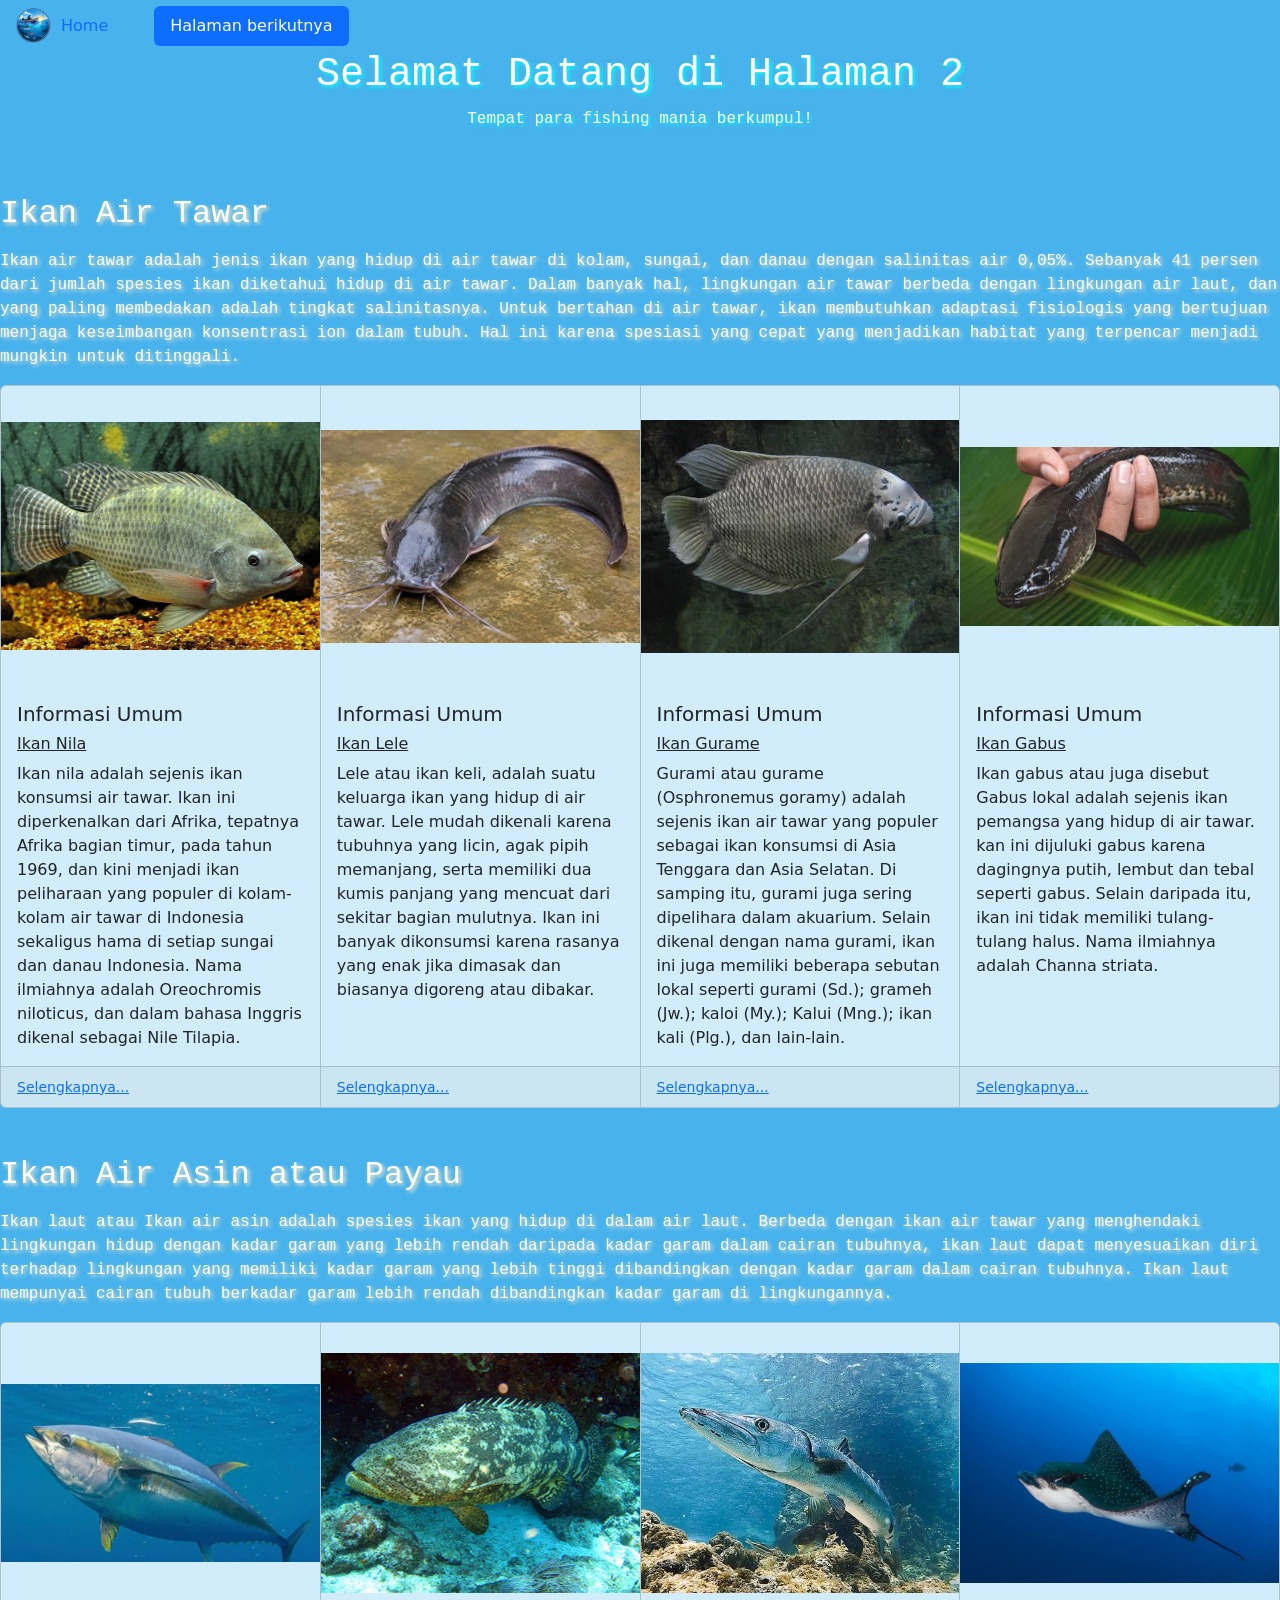
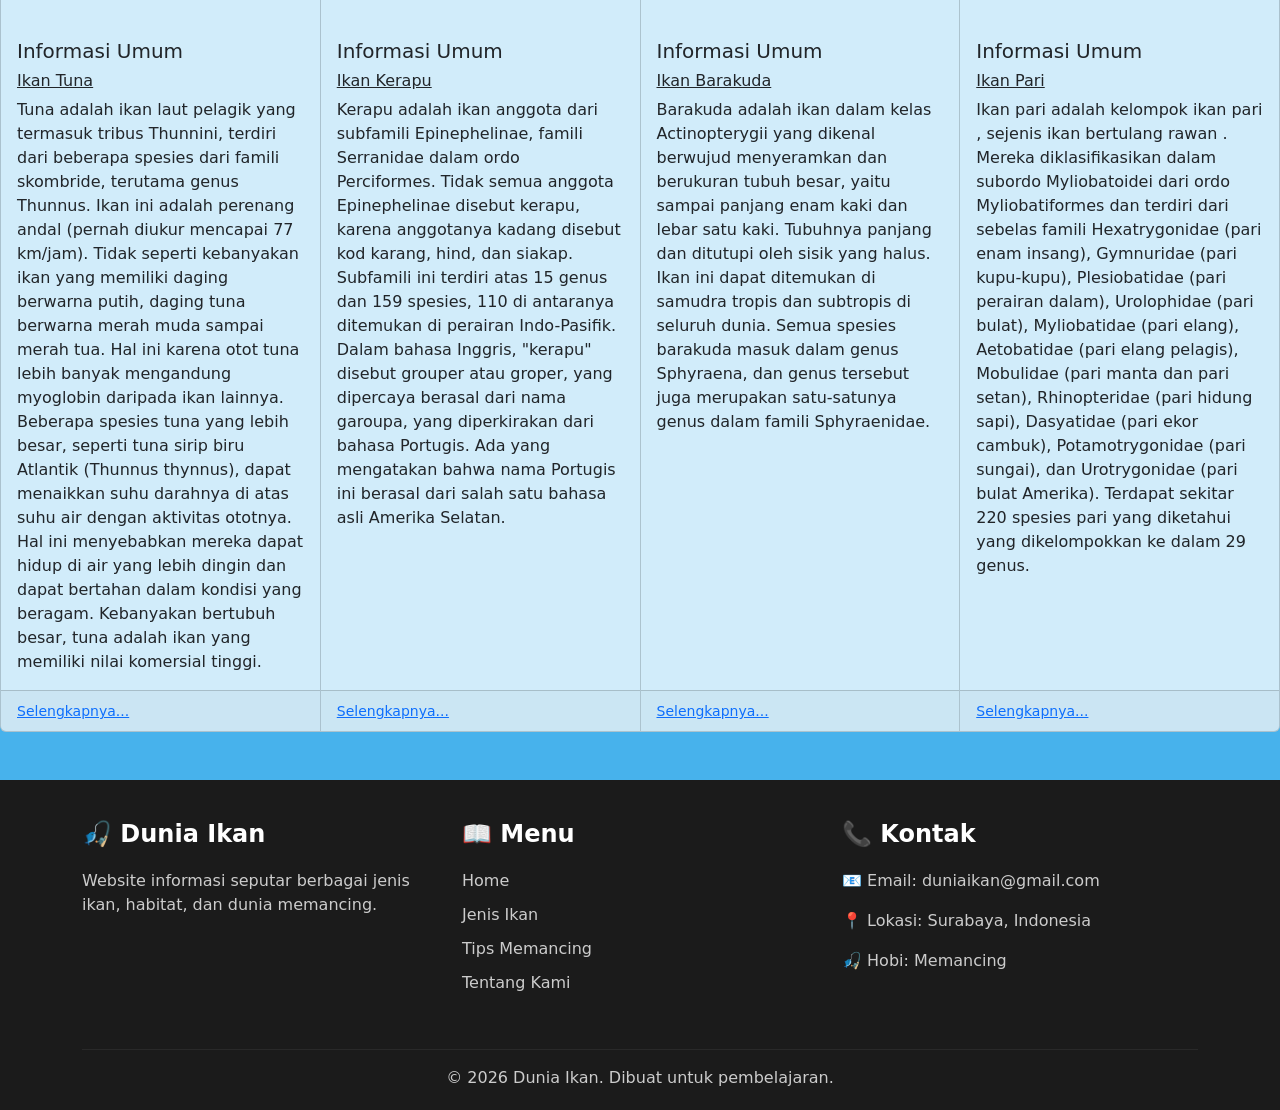
==== index2.html @ 261a8452 "Add files via upload" ====
<!DOCTYPE html>
<html lang="en">

<head>
    <meta charset="UTF-8">
    <meta name="viewport" content="width=device-width, initial-scale=1.0">

    <title>Website Ilmu - Halaman 2</title>
    <link href="https://cdn.jsdelivr.net/npm/bootstrap@5.3.8/dist/css/bootstrap.min.css" rel="stylesheet">
    <link rel="stylesheet" href="style2.css">
</head>

<body>

    <ul class="nav nav-pills">

        <li class="nav-item">
            <a class="nav-link" href="index.html">
                <img src="ChatGPT Image 19 Sep 2026, 12.40.49.png" alt="Home">
                <span>Home</span>
            </a>
        </li>

        <li class="nav-item">
            <a class="nav-link active" href="index2.html">
                <span>Halaman berikutnya</span>
            </a>
        </li>

    </ul>


        <div class="judul">
            <h1>Selamat Datang di Halaman 2</h1>
            <p>
            Tempat para fishing mania berkumpul!
            </p>
        </div>

        <br></br>

        <figure>
  <blockquote class="blockquote">
    <h2>Ikan Air Tawar</h2>
  </blockquote>
  <figcaption>
    <p>
        Ikan air tawar adalah jenis ikan yang hidup di air tawar di kolam, sungai, dan danau dengan salinitas air 0,05%. Sebanyak 41 persen dari jumlah spesies ikan diketahui hidup di air tawar.
        Dalam banyak hal, lingkungan air tawar berbeda dengan lingkungan air laut, dan yang paling membedakan adalah tingkat salinitasnya. 
        Untuk bertahan di air tawar, ikan membutuhkan adaptasi fisiologis yang bertujuan menjaga keseimbangan konsentrasi ion dalam tubuh. Hal ini karena spesiasi yang cepat yang menjadikan habitat yang terpencar menjadi mungkin untuk ditinggali.
    </p>
  </figcaption>
        </figure>
       
        <div class="card-group">
    <div class="card">
        <img src="nila.webp" class="card-img-top" alt="Ikan Nila">
        <div class="card-body">
        <h5 class="card-title">Informasi Umum</h5>
        <h6 class="text-decoration-underline">
            Ikan Nila
        </h6>
        <p class="card-text">
        Ikan nila adalah sejenis ikan konsumsi air tawar. Ikan ini diperkenalkan dari Afrika, tepatnya Afrika bagian timur, pada tahun 1969, 
        dan kini menjadi ikan peliharaan yang populer di kolam-kolam air tawar di Indonesia sekaligus hama
        di setiap sungai dan danau Indonesia. Nama ilmiahnya adalah Oreochromis niloticus, dan dalam bahasa 
        Inggris dikenal sebagai Nile Tilapia.
        </p>
        </div>
        <div class="card-footer">
        <small class="text-body-secondary">
            <a href="https://id.wikipedia.org/wiki/Ikan_nila">Selengkapnya...</a>
        </small>
        </div>
    </div>

    <div class="card">
        <img src="images.jpg" class="card-img-top" alt="Ikan Lele">
        <div class="card-body">
        <h5 class="card-title">Informasi Umum</h5>
        <h6 class="text-decoration-underline">
            Ikan Lele
        </h6>
        <p class="card-text">Lele atau ikan keli, adalah suatu keluarga ikan yang hidup di air tawar. Lele mudah dikenali
        karena tubuhnya yang licin, agak pipih memanjang, serta memiliki dua kumis panjang yang mencuat dari sekitar bagian mulutnya.
        Ikan ini banyak dikonsumsi karena rasanya yang enak jika dimasak dan biasanya digoreng atau dibakar.
        </p>    
        </div>
        <div class="card-footer">
        <small class="text-body-secondary">
            <a href="https://id.wikipedia.org/wiki/Lele">Selengkapnya...</a>
        </small>
        </div>
    </div>

    <div class="card">
        <img src="images (1).jpg" class="card-img-top" alt="Ikan Gurame">
        <div class="card-body">
        <h5 class="card-title">Informasi Umum</h5>
        <h6 class="text-decoration-underline">
            Ikan Gurame
        </h6>
        <p class="card-text">
            Gurami atau gurame (Osphronemus goramy) adalah sejenis ikan air tawar
            yang populer sebagai ikan konsumsi di Asia Tenggara dan Asia Selatan. Di samping itu, gurami juga sering dipelihara dalam akuarium. 
            Selain dikenal dengan nama gurami, ikan ini juga memiliki beberapa sebutan lokal seperti gurami (Sd.); grameh (Jw.); kaloi (My.); Kalui (Mng.); ikan kali (Plg.), dan lain-lain.
        </p>
        </div>
        <div class="card-footer">
        <small class="text-body-secondary">
            <a href="https://id.wikipedia.org/wiki/Gurami">Selengkapnya...</a>
        </small>
        </div>
    </div>

     <div class="card">
        <img src="images (2).jpg" class="card-img-top" alt="Ikan Gabus">
        <div class="card-body">
        <h5 class="card-title">Informasi Umum</h5>
        <h6 class="text-decoration-underline">
            Ikan Gabus
        </h6>
        <p class="card-text">
            Ikan gabus atau juga disebut Gabus lokal adalah sejenis ikan pemangsa yang hidup di air tawar.
            kan ini dijuluki gabus karena dagingnya putih, lembut dan tebal seperti gabus. Selain daripada itu, ikan ini tidak memiliki tulang-tulang halus.
            Nama ilmiahnya adalah Channa striata.
        </p>
        </div>
        <div class="card-footer">
        <small class="text-body-secondary">
            <a href="https://id.wikipedia.org/wiki/Gabus_(ikan)">Selengkapnya...</a>
        </small>
        </div>
    </div>
    </div>
    
    
    <BR></BR>
       <figure>
  <blockquote class="blockquote">
    <h2>Ikan Air Asin atau Payau</h2>
  </blockquote>
  <figcaption>
    <p>
        Ikan laut atau Ikan air asin adalah spesies ikan yang hidup di dalam air laut. 
        Berbeda dengan ikan air tawar yang menghendaki lingkungan hidup dengan kadar garam yang lebih rendah daripada kadar garam dalam cairan tubuhnya,
        ikan laut dapat menyesuaikan diri terhadap lingkungan yang memiliki kadar garam yang lebih tinggi dibandingkan dengan kadar garam dalam cairan tubuhnya.
         Ikan laut mempunyai cairan tubuh berkadar garam lebih rendah dibandingkan kadar garam di lingkungannya.
    </p>
  </figcaption>
        </figure>

<div class="card-group">
    <div class="card">
        <img src="images (3).jpg" class="card-img-top" alt="Ikan Tuna">
        <div class="card-body">
        <h5 class="card-title">Informasi Umum</h5>
        <h6 class="text-decoration-underline">
            Ikan Tuna
        </h6>
        <p class="card-text">
        Tuna adalah ikan laut pelagik yang termasuk tribus Thunnini, terdiri dari beberapa spesies dari famili skombride, terutama genus Thunnus. 
        Ikan ini adalah perenang andal (pernah diukur mencapai 77 km/jam). Tidak seperti kebanyakan ikan yang memiliki daging berwarna putih, daging tuna berwarna merah muda sampai merah tua.
        Hal ini karena otot tuna lebih banyak mengandung myoglobin daripada ikan lainnya. Beberapa spesies tuna yang lebih besar, seperti tuna sirip biru Atlantik (Thunnus thynnus), dapat menaikkan suhu darahnya di atas suhu air dengan aktivitas ototnya.
        Hal ini menyebabkan mereka dapat hidup di air yang lebih dingin dan dapat bertahan dalam kondisi yang beragam. Kebanyakan bertubuh besar, tuna adalah ikan yang memiliki nilai komersial tinggi.
        </p>
        </div>
        <div class="card-footer">
        <small class="text-body-secondary">
            <a href="https://id.wikipedia.org/wiki/Tuna">Selengkapnya...</a>
        </small>
        </div>
    </div>

    <div class="card">
        <img src="images (4).jpg" class="card-img-top" alt="Ikan Kerapu">
        <div class="card-body">
        <h5 class="card-title">Informasi Umum</h5>
        <h6 class="text-decoration-underline">
            Ikan Kerapu
        </h6>
        <p class="card-text">
        Kerapu adalah ikan anggota dari subfamili Epinephelinae, famili Serranidae dalam ordo Perciformes. Tidak semua anggota Epinephelinae disebut kerapu,
        karena anggotanya kadang disebut kod karang, hind, dan siakap. Subfamili ini terdiri atas 15 genus dan 159 spesies, 110 di antaranya ditemukan di perairan Indo-Pasifik.
        Dalam bahasa Inggris, "kerapu" disebut grouper atau groper, yang dipercaya berasal dari nama garoupa, yang diperkirakan dari bahasa Portugis. 
        Ada yang mengatakan bahwa nama Portugis ini berasal dari salah satu bahasa asli Amerika Selatan.
        </p>    
        </div>
        <div class="card-footer">
        <small class="text-body-secondary">
            <a href="https://id.wikipedia.org/wiki/Kerapu">Selengkapnya...</a>
        </small>
        </div>
    </div>

    <div class="card">
        <img src="images (5).jpg" class="card-img-top" alt="Ikan Barakuda">
        <div class="card-body">
        <h5 class="card-title">Informasi Umum</h5>
        <h6 class="text-decoration-underline">
            Ikan Barakuda
        </h6>
        <p class="card-text">
            Barakuda adalah ikan dalam kelas Actinopterygii yang dikenal berwujud menyeramkan dan berukuran tubuh besar, yaitu sampai panjang enam kaki dan lebar satu kaki. Tubuhnya panjang dan ditutupi oleh sisik yang halus. 
            Ikan ini dapat ditemukan di samudra tropis dan subtropis di seluruh dunia. 
            Semua spesies barakuda masuk dalam genus Sphyraena, dan genus tersebut juga merupakan satu-satunya genus dalam famili Sphyraenidae.
        </p>
        </div>
        <div class="card-footer">
        <small class="text-body-secondary">
            <a href="https://id.wikipedia.org/wiki/Barakuda">Selengkapnya...</a>
        </small>
        </div>
    </div>

     <div class="card">
        <img src="images (6).jpg" class="card-img-top" alt="Ikan Pari">
        <div class="card-body">
        <h5 class="card-title">Informasi Umum</h5>
        <h6 class="text-decoration-underline">
            Ikan Pari
        </h6>
        <p class="card-text">
           Ikan pari adalah kelompok ikan pari , sejenis ikan bertulang rawan . 
           Mereka diklasifikasikan dalam subordo Myliobatoidei dari ordo Myliobatiformes dan terdiri dari sebelas famili Hexatrygonidae (pari enam insang), Gymnuridae (pari kupu-kupu), Plesiobatidae (pari perairan dalam), Urolophidae (pari bulat), 
           Myliobatidae (pari elang), Aetobatidae (pari elang pelagis), Mobulidae (pari manta dan pari setan), Rhinopteridae (pari hidung sapi), Dasyatidae (pari ekor cambuk), Potamotrygonidae (pari sungai), dan Urotrygonidae (pari bulat Amerika). Terdapat sekitar 220 spesies pari yang diketahui yang dikelompokkan ke dalam 29 genus.
        </p>
        </div>
        <div class="card-footer">
        <small class="text-body-secondary">
            <a href="https://en.wikipedia.org/wiki/Stingray">Selengkapnya...</a>
        </small>
        </div>
    </div>
    </div>
   
<footer class="footer mt-5">
    <div class="container">
        <div class="row">

            <!-- Kolom 1 -->
            <div class="col-md-4 mb-4">
                <h4>🎣 Dunia Ikan</h4>
                <p>
                    Website informasi seputar berbagai jenis ikan,
                    habitat, dan dunia memancing.
                </p>
            </div>

            <!-- Kolom 2 -->
            <div class="col-md-4 mb-4">
                <h4>📖 Menu</h4>
                <ul class="list-unstyled">
                    <li><a href="index.html">Home</a></li>
                    <li><a href="index2.html">Jenis Ikan</a></li>
                    <li><a href="#">Tips Memancing</a></li>
                    <li><a href="#">Tentang Kami</a></li>
                </ul>
            </div>

            <!-- Kolom 3 -->
            <div class="col-md-4 mb-4">
                <h4>📞 Kontak</h4>
                <p>📧 Email: duniaikan@gmail.com</p>
                <p>📍 Lokasi: Surabaya, Indonesia</p>
                <p>🎣 Hobi: Memancing</p>
            </div>

        </div>

        <hr>

        <div class="text-center">
            <p class="mb-0">
                © 2026 Dunia Ikan. Dibuat untuk pembelajaran.
            </p>
        </div>
    </div>
</footer>


</body>
</html>
---- style2.css ----
body {
    background-color: rgb(71, 178, 236);
    
}

.judul{
    color: white;
    text-align: center;
    font-family: 'Courier New', Courier, monospace;
    font-size: medium;
    text-shadow: 2px 2px 4px aqua;
}

.login{
    color: black;
    text-align: center;
    font-family: 'Courier New', Courier, monospace;
    font-size: medium;
    text-shadow: 2px 2px 4px black;
}


body.halaman-home::before {
    content: "";
    position: fixed;
    top: 0;
    left: 0;
    width: 100%;
    height: 100%;
    background-color: rgba(0, 0, 0, 0.5);
    z-index: -1;
}

ul {
   display: flex;
   justify-content: flex-start;
   gap: 30px;
   align-items: center;
   padding-block: 0;
   list-style: none;
}

.nav-link img {
    width: 35px;
    height: 35px;
    margin-right: 10px;
}

.nav-link {
    display: flex;
    align-items: center;
}

figure {
    color: white;
    text-align: left;
    font-family: 'Courier New', Courier, monospace;
    text-shadow: 2px 2px 4px blanchedalmond;
}

.card {
    background-color: rgb(255, 255, 255, 0.75);
}

.card-img-top {
    width: 100%;
    height: 300px;
    object-fit: contain;
}

.card:hover {
    transform: translateY(-8px);
    box-shadow: 0 8px 20px rgba(0, 0, 0, 0.3);
}

/*footer*/

.footer {
    background-color: #1b1b1b;
    color: white;
    padding: 40px 0 20px;
}

.footer h4 {
    margin-bottom: 20px;
    font-weight: bold;
}

.footer p {
    color: #cccccc;
}

.footer ul {
    display: block;
    padding: 0;
    margin: 0;
}

.footer ul li {
    margin-bottom: 10px;
}

.footer a {
    color: #cccccc;
    text-decoration: none;
}

.footer a:hover {
    color: white;
    text-decoration: underline;
}

.footer hr {
    border-color: #555;
    margin-top: 20px;
}
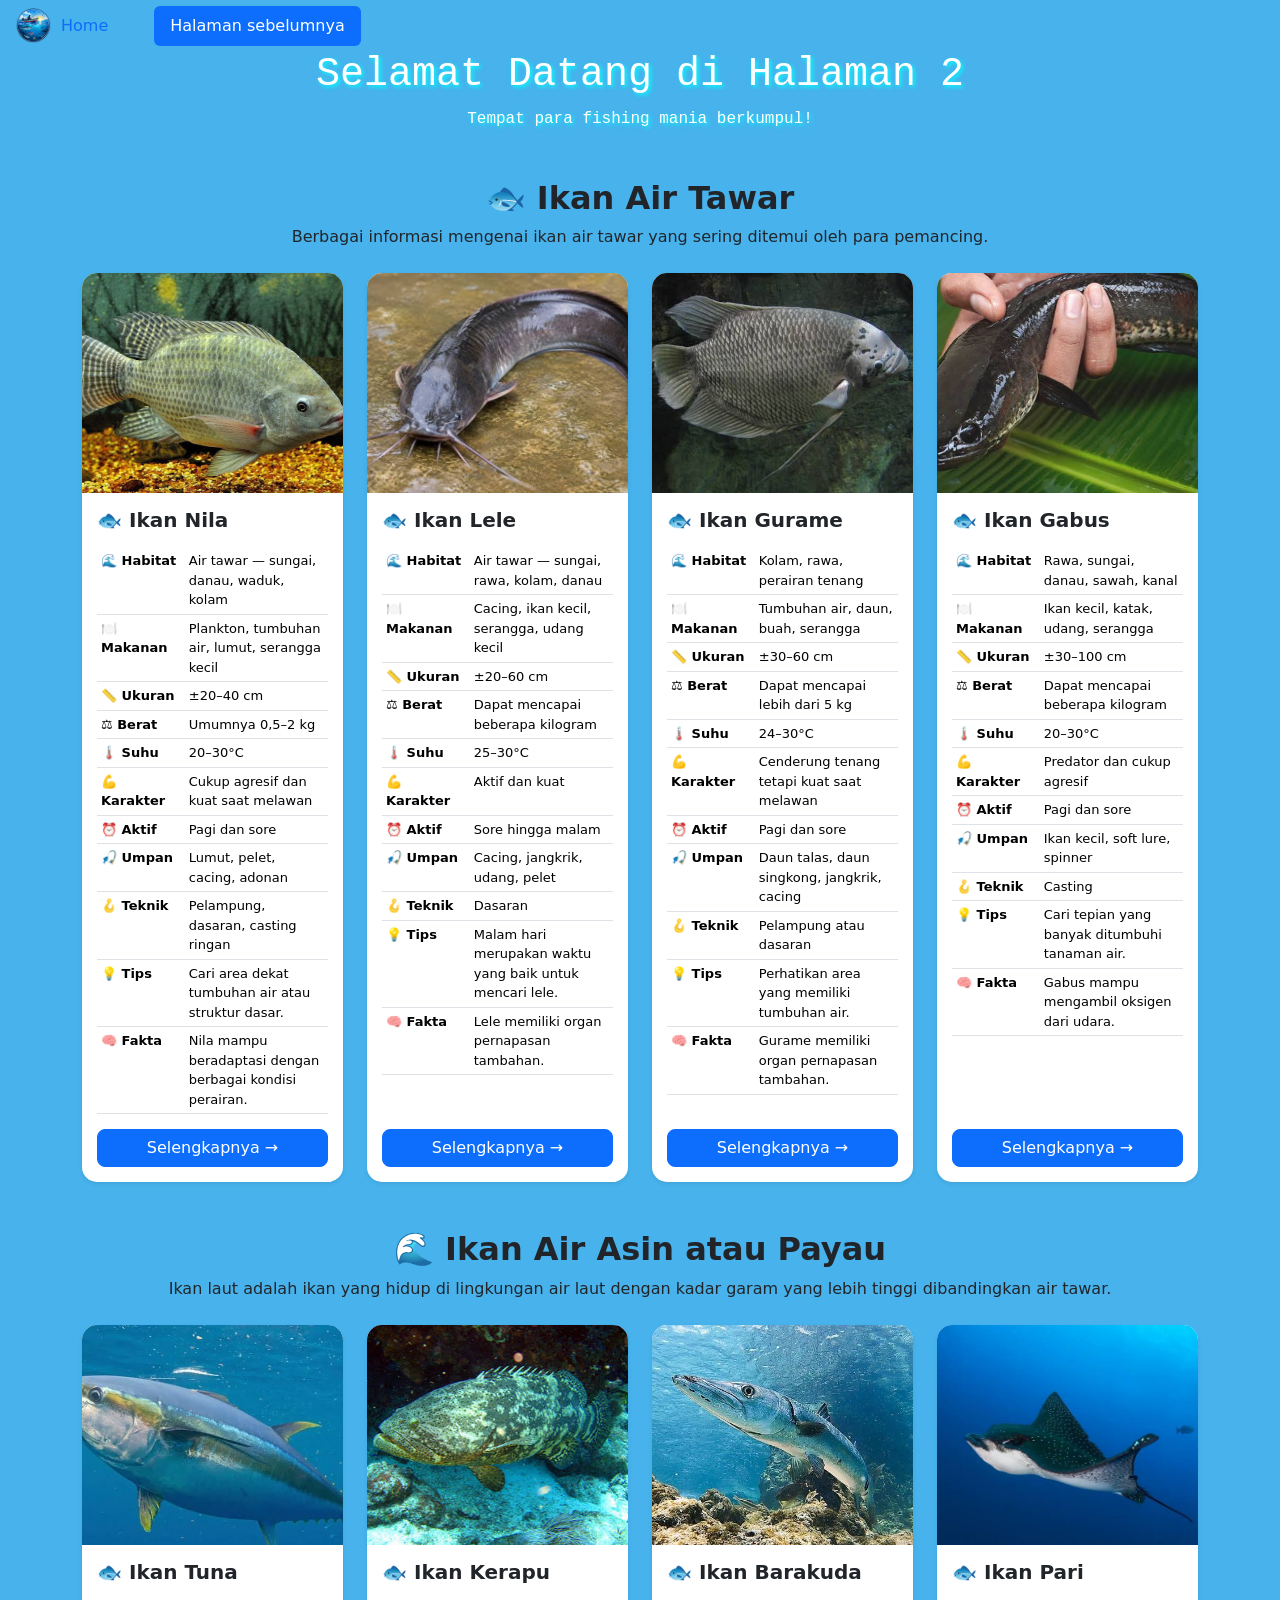
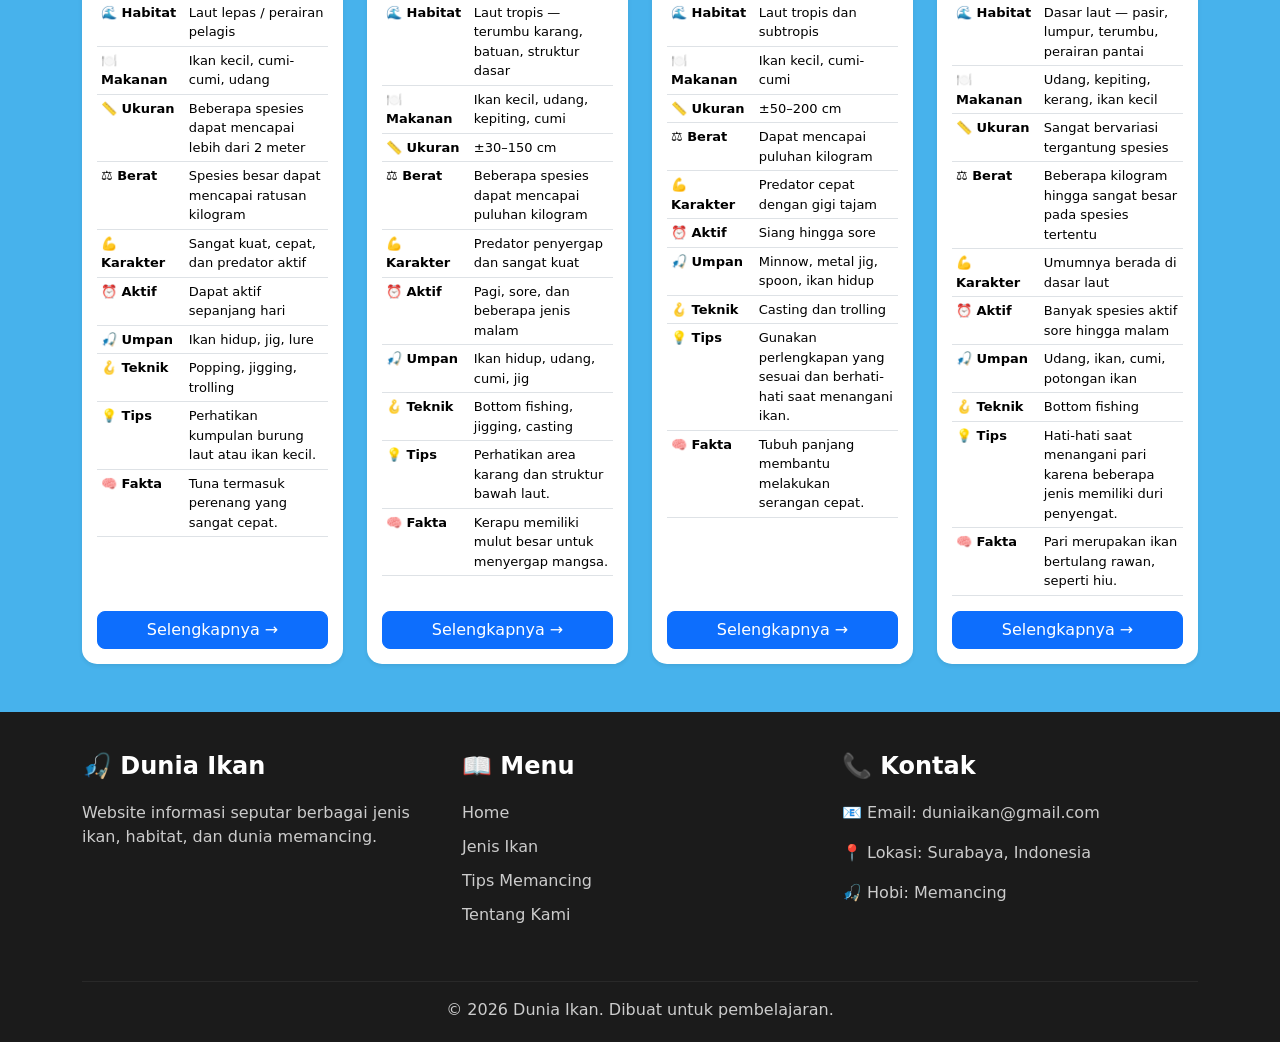
==== commit cbe8765d: "Add files via upload" ====
--- a/index2.html
+++ b/index2.html
@@ -15,15 +15,15 @@
     <ul class="nav nav-pills">
 
         <li class="nav-item">
-            <a class="nav-link" href="index.html">
+            <a class="nav-link" href="....">
                 <img src="ChatGPT Image 19 Sep 2026, 12.40.49.png" alt="Home">
                 <span>Home</span>
             </a>
         </li>
 
         <li class="nav-item">
-            <a class="nav-link active" href="index2.html">
-                <span>Halaman berikutnya</span>
+            <a class="nav-link active" href="index.html">
+                <span>Halaman sebelumnya</span>
             </a>
         </li>
 
@@ -36,203 +36,680 @@
             Tempat para fishing mania berkumpul!
             </p>
         </div>
-
-        <br></br>
-
-        <figure>
-  <blockquote class="blockquote">
-    <h2>Ikan Air Tawar</h2>
-  </blockquote>
-  <figcaption>
-    <p>
-        Ikan air tawar adalah jenis ikan yang hidup di air tawar di kolam, sungai, dan danau dengan salinitas air 0,05%. Sebanyak 41 persen dari jumlah spesies ikan diketahui hidup di air tawar.
-        Dalam banyak hal, lingkungan air tawar berbeda dengan lingkungan air laut, dan yang paling membedakan adalah tingkat salinitasnya. 
-        Untuk bertahan di air tawar, ikan membutuhkan adaptasi fisiologis yang bertujuan menjaga keseimbangan konsentrasi ion dalam tubuh. Hal ini karena spesiasi yang cepat yang menjadikan habitat yang terpencar menjadi mungkin untuk ditinggali.
-    </p>
-  </figcaption>
-        </figure>
        
-        <div class="card-group">
-    <div class="card">
-        <img src="nila.webp" class="card-img-top" alt="Ikan Nila">
-        <div class="card-body">
-        <h5 class="card-title">Informasi Umum</h5>
-        <h6 class="text-decoration-underline">
-            Ikan Nila
-        </h6>
-        <p class="card-text">
-        Ikan nila adalah sejenis ikan konsumsi air tawar. Ikan ini diperkenalkan dari Afrika, tepatnya Afrika bagian timur, pada tahun 1969, 
-        dan kini menjadi ikan peliharaan yang populer di kolam-kolam air tawar di Indonesia sekaligus hama
-        di setiap sungai dan danau Indonesia. Nama ilmiahnya adalah Oreochromis niloticus, dan dalam bahasa 
-        Inggris dikenal sebagai Nile Tilapia.
+        <!-- ========================= -->
+<!-- IKAN AIR TAWAR -->
+<!-- ========================= -->
+
+<div class="container my-5">
+
+    <div class="text-center mb-4">
+        <h2>🐟 Ikan Air Tawar</h2>
+        <p>
+            Berbagai informasi mengenai ikan air tawar yang sering
+            ditemui oleh para pemancing.
         </p>
-        </div>
-        <div class="card-footer">
-        <small class="text-body-secondary">
-            <a href="https://id.wikipedia.org/wiki/Ikan_nila">Selengkapnya...</a>
-        </small>
-        </div>
     </div>
 
-    <div class="card">
-        <img src="images.jpg" class="card-img-top" alt="Ikan Lele">
-        <div class="card-body">
-        <h5 class="card-title">Informasi Umum</h5>
-        <h6 class="text-decoration-underline">
-            Ikan Lele
-        </h6>
-        <p class="card-text">Lele atau ikan keli, adalah suatu keluarga ikan yang hidup di air tawar. Lele mudah dikenali
-        karena tubuhnya yang licin, agak pipih memanjang, serta memiliki dua kumis panjang yang mencuat dari sekitar bagian mulutnya.
-        Ikan ini banyak dikonsumsi karena rasanya yang enak jika dimasak dan biasanya digoreng atau dibakar.
-        </p>    
-        </div>
-        <div class="card-footer">
-        <small class="text-body-secondary">
-            <a href="https://id.wikipedia.org/wiki/Lele">Selengkapnya...</a>
-        </small>
-        </div>
+    <div class="row g-4">
+
+        <!-- IKAN NILA -->
+        <div class="col-12 col-sm-6 col-lg-3">
+            <div class="card h-100 shadow-sm">
+
+                <img src="nila.webp"
+                     class="card-img-top gambar-ikan"
+                     alt="Ikan Nila">
+
+                <div class="card-body d-flex flex-column">
+
+                    <h5 class="card-title">
+                        🐟 Ikan Nila
+                    </h5>
+
+                    <table class="table table-sm tabel-ikan">
+                        <tr>
+                            <td>🌊 Habitat</td>
+                            <td>Air tawar — sungai, danau, waduk, kolam</td>
+                        </tr>
+
+                        <tr>
+                            <td>🍽️ Makanan</td>
+                            <td>Plankton, tumbuhan air, lumut, serangga kecil</td>
+                        </tr>
+
+                        <tr>
+                            <td>📏 Ukuran</td>
+                            <td>±20–40 cm</td>
+                        </tr>
+
+                        <tr>
+                            <td>⚖️ Berat</td>
+                            <td>Umumnya 0,5–2 kg</td>
+                        </tr>
+
+                        <tr>
+                            <td>🌡️ Suhu</td>
+                            <td>20–30°C</td>
+                        </tr>
+
+                        <tr>
+                            <td>💪 Karakter</td>
+                            <td>Cukup agresif dan kuat saat melawan</td>
+                        </tr>
+
+                        <tr>
+                            <td>⏰ Aktif</td>
+                            <td>Pagi dan sore</td>
+                        </tr>
+
+                        <tr>
+                            <td>🎣 Umpan</td>
+                            <td>Lumut, pelet, cacing, adonan</td>
+                        </tr>
+
+                        <tr>
+                            <td>🪝 Teknik</td>
+                            <td>Pelampung, dasaran, casting ringan</td>
+                        </tr>
+
+                        <tr>
+                            <td>💡 Tips</td>
+                            <td>Cari area dekat tumbuhan air atau struktur dasar.</td>
+                        </tr>
+
+                        <tr>
+                            <td>🧠 Fakta</td>
+                            <td>Nila mampu beradaptasi dengan berbagai kondisi perairan.</td>
+                        </tr>
+                    </table>
+
+                    <a href="https://id.wikipedia.org/wiki/Ikan_nila"
+                       class="btn btn-primary mt-auto"
+                       target="_blank">
+                        Selengkapnya →
+                    </a>
+
+                </div>
+            </div>
+        </div>
+
+
+        <!-- IKAN LELE -->
+        <div class="col-12 col-sm-6 col-lg-3">
+            <div class="card h-100 shadow-sm">
+
+                <img src="images.jpg"
+                     class="card-img-top gambar-ikan"
+                     alt="Ikan Lele">
+
+                <div class="card-body d-flex flex-column">
+
+                    <h5 class="card-title">
+                        🐟 Ikan Lele
+                    </h5>
+
+                    <table class="table table-sm tabel-ikan">
+                        <tr>
+                            <td>🌊 Habitat</td>
+                            <td>Air tawar — sungai, rawa, kolam, danau</td>
+                        </tr>
+
+                        <tr>
+                            <td>🍽️ Makanan</td>
+                            <td>Cacing, ikan kecil, serangga, udang kecil</td>
+                        </tr>
+
+                        <tr>
+                            <td>📏 Ukuran</td>
+                            <td>±20–60 cm</td>
+                        </tr>
+
+                        <tr>
+                            <td>⚖️ Berat</td>
+                            <td>Dapat mencapai beberapa kilogram</td>
+                        </tr>
+
+                        <tr>
+                            <td>🌡️ Suhu</td>
+                            <td>25–30°C</td>
+                        </tr>
+
+                        <tr>
+                            <td>💪 Karakter</td>
+                            <td>Aktif dan kuat</td>
+                        </tr>
+
+                        <tr>
+                            <td>⏰ Aktif</td>
+                            <td>Sore hingga malam</td>
+                        </tr>
+
+                        <tr>
+                            <td>🎣 Umpan</td>
+                            <td>Cacing, jangkrik, udang, pelet</td>
+                        </tr>
+
+                        <tr>
+                            <td>🪝 Teknik</td>
+                            <td>Dasaran</td>
+                        </tr>
+
+                        <tr>
+                            <td>💡 Tips</td>
+                            <td>Malam hari merupakan waktu yang baik untuk mencari lele.</td>
+                        </tr>
+
+                        <tr>
+                            <td>🧠 Fakta</td>
+                            <td>Lele memiliki organ pernapasan tambahan.</td>
+                        </tr>
+                    </table>
+
+                    <a href="https://id.wikipedia.org/wiki/Lele"
+                       class="btn btn-primary mt-auto"
+                       target="_blank">
+                        Selengkapnya →
+                    </a>
+
+                </div>
+            </div>
+        </div>
+
+
+        <!-- IKAN GURAME -->
+        <div class="col-12 col-sm-6 col-lg-3">
+            <div class="card h-100 shadow-sm">
+
+                <img src="images (1).jpg"
+                     class="card-img-top gambar-ikan"
+                     alt="Ikan Gurame">
+
+                <div class="card-body d-flex flex-column">
+
+                    <h5 class="card-title">
+                        🐟 Ikan Gurame
+                    </h5>
+
+                    <table class="table table-sm tabel-ikan">
+                        <tr>
+                            <td>🌊 Habitat</td>
+                            <td>Kolam, rawa, perairan tenang</td>
+                        </tr>
+
+                        <tr>
+                            <td>🍽️ Makanan</td>
+                            <td>Tumbuhan air, daun, buah, serangga</td>
+                        </tr>
+
+                        <tr>
+                            <td>📏 Ukuran</td>
+                            <td>±30–60 cm</td>
+                        </tr>
+
+                        <tr>
+                            <td>⚖️ Berat</td>
+                            <td>Dapat mencapai lebih dari 5 kg</td>
+                        </tr>
+
+                        <tr>
+                            <td>🌡️ Suhu</td>
+                            <td>24–30°C</td>
+                        </tr>
+
+                        <tr>
+                            <td>💪 Karakter</td>
+                            <td>Cenderung tenang tetapi kuat saat melawan</td>
+                        </tr>
+
+                        <tr>
+                            <td>⏰ Aktif</td>
+                            <td>Pagi dan sore</td>
+                        </tr>
+
+                        <tr>
+                            <td>🎣 Umpan</td>
+                            <td>Daun talas, daun singkong, jangkrik, cacing</td>
+                        </tr>
+
+                        <tr>
+                            <td>🪝 Teknik</td>
+                            <td>Pelampung atau dasaran</td>
+                        </tr>
+
+                        <tr>
+                            <td>💡 Tips</td>
+                            <td>Perhatikan area yang memiliki tumbuhan air.</td>
+                        </tr>
+
+                        <tr>
+                            <td>🧠 Fakta</td>
+                            <td>Gurame memiliki organ pernapasan tambahan.</td>
+                        </tr>
+                    </table>
+
+                    <a href="https://id.wikipedia.org/wiki/Gurami"
+                       class="btn btn-primary mt-auto"
+                       target="_blank">
+                        Selengkapnya →
+                    </a>
+
+                </div>
+            </div>
+        </div>
+
+
+        <!-- IKAN GABUS -->
+        <div class="col-12 col-sm-6 col-lg-3">
+            <div class="card h-100 shadow-sm">
+
+                <img src="images (2).jpg"
+                     class="card-img-top gambar-ikan"
+                     alt="Ikan Gabus">
+
+                <div class="card-body d-flex flex-column">
+
+                    <h5 class="card-title">
+                        🐟 Ikan Gabus
+                    </h5>
+
+                    <table class="table table-sm tabel-ikan">
+                        <tr>
+                            <td>🌊 Habitat</td>
+                            <td>Rawa, sungai, danau, sawah, kanal</td>
+                        </tr>
+
+                        <tr>
+                            <td>🍽️ Makanan</td>
+                            <td>Ikan kecil, katak, udang, serangga</td>
+                        </tr>
+
+                        <tr>
+                            <td>📏 Ukuran</td>
+                            <td>±30–100 cm</td>
+                        </tr>
+
+                        <tr>
+                            <td>⚖️ Berat</td>
+                            <td>Dapat mencapai beberapa kilogram</td>
+                        </tr>
+
+                        <tr>
+                            <td>🌡️ Suhu</td>
+                            <td>20–30°C</td>
+                        </tr>
+
+                        <tr>
+                            <td>💪 Karakter</td>
+                            <td>Predator dan cukup agresif</td>
+                        </tr>
+
+                        <tr>
+                            <td>⏰ Aktif</td>
+                            <td>Pagi dan sore</td>
+                        </tr>
+
+                        <tr>
+                            <td>🎣 Umpan</td>
+                            <td>Ikan kecil, soft lure, spinner</td>
+                        </tr>
+
+                        <tr>
+                            <td>🪝 Teknik</td>
+                            <td>Casting</td>
+                        </tr>
+
+                        <tr>
+                            <td>💡 Tips</td>
+                            <td>Cari tepian yang banyak ditumbuhi tanaman air.</td>
+                        </tr>
+
+                        <tr>
+                            <td>🧠 Fakta</td>
+                            <td>Gabus mampu mengambil oksigen dari udara.</td>
+                        </tr>
+                    </table>
+
+                    <a href="https://id.wikipedia.org/wiki/Gabus_(ikan)"
+                       class="btn btn-primary mt-auto"
+                       target="_blank">
+                        Selengkapnya →
+                    </a>
+
+                </div>
+            </div>
+        </div>
+
     </div>
-
-    <div class="card">
-        <img src="images (1).jpg" class="card-img-top" alt="Ikan Gurame">
-        <div class="card-body">
-        <h5 class="card-title">Informasi Umum</h5>
-        <h6 class="text-decoration-underline">
-            Ikan Gurame
-        </h6>
-        <p class="card-text">
-            Gurami atau gurame (Osphronemus goramy) adalah sejenis ikan air tawar
-            yang populer sebagai ikan konsumsi di Asia Tenggara dan Asia Selatan. Di samping itu, gurami juga sering dipelihara dalam akuarium. 
-            Selain dikenal dengan nama gurami, ikan ini juga memiliki beberapa sebutan lokal seperti gurami (Sd.); grameh (Jw.); kaloi (My.); Kalui (Mng.); ikan kali (Plg.), dan lain-lain.
+</div>
+
+
+<!-- ========================= -->
+<!-- IKAN AIR ASIN -->
+<!-- ========================= -->
+
+<div class="container my-5">
+
+    <div class="text-center mb-4">
+        <h2>🌊 Ikan Air Asin atau Payau</h2>
+
+        <p>
+            Ikan laut adalah ikan yang hidup di lingkungan air laut
+            dengan kadar garam yang lebih tinggi dibandingkan air tawar.
         </p>
-        </div>
-        <div class="card-footer">
-        <small class="text-body-secondary">
-            <a href="https://id.wikipedia.org/wiki/Gurami">Selengkapnya...</a>
-        </small>
-        </div>
     </div>
 
-     <div class="card">
-        <img src="images (2).jpg" class="card-img-top" alt="Ikan Gabus">
-        <div class="card-body">
-        <h5 class="card-title">Informasi Umum</h5>
-        <h6 class="text-decoration-underline">
-            Ikan Gabus
-        </h6>
-        <p class="card-text">
-            Ikan gabus atau juga disebut Gabus lokal adalah sejenis ikan pemangsa yang hidup di air tawar.
-            kan ini dijuluki gabus karena dagingnya putih, lembut dan tebal seperti gabus. Selain daripada itu, ikan ini tidak memiliki tulang-tulang halus.
-            Nama ilmiahnya adalah Channa striata.
-        </p>
-        </div>
-        <div class="card-footer">
-        <small class="text-body-secondary">
-            <a href="https://id.wikipedia.org/wiki/Gabus_(ikan)">Selengkapnya...</a>
-        </small>
-        </div>
+    <div class="row g-4">
+
+        <!-- IKAN TUNA -->
+        <div class="col-12 col-sm-6 col-lg-3">
+            <div class="card h-100 shadow-sm">
+
+                <img src="images (3).jpg"
+                     class="card-img-top gambar-ikan"
+                     alt="Ikan Tuna">
+
+                <div class="card-body d-flex flex-column">
+
+                    <h5 class="card-title">
+                        🐟 Ikan Tuna
+                    </h5>
+
+                    <table class="table table-sm tabel-ikan">
+                        <tr>
+                            <td>🌊 Habitat</td>
+                            <td>Laut lepas / perairan pelagis</td>
+                        </tr>
+
+                        <tr>
+                            <td>🍽️ Makanan</td>
+                            <td>Ikan kecil, cumi-cumi, udang</td>
+                        </tr>
+
+                        <tr>
+                            <td>📏 Ukuran</td>
+                            <td>Beberapa spesies dapat mencapai lebih dari 2 meter</td>
+                        </tr>
+
+                        <tr>
+                            <td>⚖️ Berat</td>
+                            <td>Spesies besar dapat mencapai ratusan kilogram</td>
+                        </tr>
+
+                        <tr>
+                            <td>💪 Karakter</td>
+                            <td>Sangat kuat, cepat, dan predator aktif</td>
+                        </tr>
+
+                        <tr>
+                            <td>⏰ Aktif</td>
+                            <td>Dapat aktif sepanjang hari</td>
+                        </tr>
+
+                        <tr>
+                            <td>🎣 Umpan</td>
+                            <td>Ikan hidup, jig, lure</td>
+                        </tr>
+
+                        <tr>
+                            <td>🪝 Teknik</td>
+                            <td>Popping, jigging, trolling</td>
+                        </tr>
+
+                        <tr>
+                            <td>💡 Tips</td>
+                            <td>Perhatikan kumpulan burung laut atau ikan kecil.</td>
+                        </tr>
+
+                        <tr>
+                            <td>🧠 Fakta</td>
+                            <td>Tuna termasuk perenang yang sangat cepat.</td>
+                        </tr>
+                    </table>
+
+                    <a href="https://id.wikipedia.org/wiki/Tuna"
+                       class="btn btn-primary mt-auto"
+                       target="_blank">
+                        Selengkapnya →
+                    </a>
+
+                </div>
+            </div>
+        </div>
+
+
+        <!-- IKAN KERAPU -->
+        <div class="col-12 col-sm-6 col-lg-3">
+            <div class="card h-100 shadow-sm">
+
+                <img src="images (4).jpg"
+                     class="card-img-top gambar-ikan"
+                     alt="Ikan Kerapu">
+
+                <div class="card-body d-flex flex-column">
+
+                    <h5 class="card-title">
+                        🐟 Ikan Kerapu
+                    </h5>
+
+                    <table class="table table-sm tabel-ikan">
+                        <tr>
+                            <td>🌊 Habitat</td>
+                            <td>Laut tropis — terumbu karang, batuan, struktur dasar</td>
+                        </tr>
+
+                        <tr>
+                            <td>🍽️ Makanan</td>
+                            <td>Ikan kecil, udang, kepiting, cumi</td>
+                        </tr>
+
+                        <tr>
+                            <td>📏 Ukuran</td>
+                            <td>±30–150 cm</td>
+                        </tr>
+
+                        <tr>
+                            <td>⚖️ Berat</td>
+                            <td>Beberapa spesies dapat mencapai puluhan kilogram</td>
+                        </tr>
+
+                        <tr>
+                            <td>💪 Karakter</td>
+                            <td>Predator penyergap dan sangat kuat</td>
+                        </tr>
+
+                        <tr>
+                            <td>⏰ Aktif</td>
+                            <td>Pagi, sore, dan beberapa jenis malam</td>
+                        </tr>
+
+                        <tr>
+                            <td>🎣 Umpan</td>
+                            <td>Ikan hidup, udang, cumi, jig</td>
+                        </tr>
+
+                        <tr>
+                            <td>🪝 Teknik</td>
+                            <td>Bottom fishing, jigging, casting</td>
+                        </tr>
+
+                        <tr>
+                            <td>💡 Tips</td>
+                            <td>Perhatikan area karang dan struktur bawah laut.</td>
+                        </tr>
+
+                        <tr>
+                            <td>🧠 Fakta</td>
+                            <td>Kerapu memiliki mulut besar untuk menyergap mangsa.</td>
+                        </tr>
+                    </table>
+
+                    <a href="https://id.wikipedia.org/wiki/Kerapu"
+                       class="btn btn-primary mt-auto"
+                       target="_blank">
+                        Selengkapnya →
+                    </a>
+
+                </div>
+            </div>
+        </div>
+
+
+        <!-- IKAN BARAKUDA -->
+        <div class="col-12 col-sm-6 col-lg-3">
+            <div class="card h-100 shadow-sm">
+
+                <img src="images (5).jpg"
+                     class="card-img-top gambar-ikan"
+                     alt="Ikan Barakuda">
+
+                <div class="card-body d-flex flex-column">
+
+                    <h5 class="card-title">
+                        🐟 Ikan Barakuda
+                    </h5>
+
+                    <table class="table table-sm tabel-ikan">
+                        <tr>
+                            <td>🌊 Habitat</td>
+                            <td>Laut tropis dan subtropis</td>
+                        </tr>
+
+                        <tr>
+                            <td>🍽️ Makanan</td>
+                            <td>Ikan kecil, cumi-cumi</td>
+                        </tr>
+
+                        <tr>
+                            <td>📏 Ukuran</td>
+                            <td>±50–200 cm</td>
+                        </tr>
+
+                        <tr>
+                            <td>⚖️ Berat</td>
+                            <td>Dapat mencapai puluhan kilogram</td>
+                        </tr>
+
+                        <tr>
+                            <td>💪 Karakter</td>
+                            <td>Predator cepat dengan gigi tajam</td>
+                        </tr>
+
+                        <tr>
+                            <td>⏰ Aktif</td>
+                            <td>Siang hingga sore</td>
+                        </tr>
+
+                        <tr>
+                            <td>🎣 Umpan</td>
+                            <td>Minnow, metal jig, spoon, ikan hidup</td>
+                        </tr>
+
+                        <tr>
+                            <td>🪝 Teknik</td>
+                            <td>Casting dan trolling</td>
+                        </tr>
+
+                        <tr>
+                            <td>💡 Tips</td>
+                            <td>Gunakan perlengkapan yang sesuai dan berhati-hati saat menangani ikan.</td>
+                        </tr>
+
+                        <tr>
+                            <td>🧠 Fakta</td>
+                            <td>Tubuh panjang membantu melakukan serangan cepat.</td>
+                        </tr>
+                    </table>
+
+                    <a href="https://id.wikipedia.org/wiki/Barakuda"
+                       class="btn btn-primary mt-auto"
+                       target="_blank">
+                        Selengkapnya →
+                    </a>
+
+                </div>
+            </div>
+        </div>
+
+
+        <!-- IKAN PARI -->
+        <div class="col-12 col-sm-6 col-lg-3">
+            <div class="card h-100 shadow-sm">
+
+                <img src="images (6).jpg"
+                     class="card-img-top gambar-ikan"
+                     alt="Ikan Pari">
+
+                <div class="card-body d-flex flex-column">
+
+                    <h5 class="card-title">
+                        🐟 Ikan Pari
+                    </h5>
+
+                    <table class="table table-sm tabel-ikan">
+                        <tr>
+                            <td>🌊 Habitat</td>
+                            <td>Dasar laut — pasir, lumpur, terumbu, perairan pantai</td>
+                        </tr>
+
+                        <tr>
+                            <td>🍽️ Makanan</td>
+                            <td>Udang, kepiting, kerang, ikan kecil</td>
+                        </tr>
+
+                        <tr>
+                            <td>📏 Ukuran</td>
+                            <td>Sangat bervariasi tergantung spesies</td>
+                        </tr>
+
+                        <tr>
+                            <td>⚖️ Berat</td>
+                            <td>Beberapa kilogram hingga sangat besar pada spesies tertentu</td>
+                        </tr>
+
+                        <tr>
+                            <td>💪 Karakter</td>
+                            <td>Umumnya berada di dasar laut</td>
+                        </tr>
+
+                        <tr>
+                            <td>⏰ Aktif</td>
+                            <td>Banyak spesies aktif sore hingga malam</td>
+                        </tr>
+
+                        <tr>
+                            <td>🎣 Umpan</td>
+                            <td>Udang, ikan, cumi, potongan ikan</td>
+                        </tr>
+
+                        <tr>
+                            <td>🪝 Teknik</td>
+                            <td>Bottom fishing</td>
+                        </tr>
+
+                        <tr>
+                            <td>💡 Tips</td>
+                            <td>Hati-hati saat menangani pari karena beberapa jenis memiliki duri penyengat.</td>
+                        </tr>
+
+                        <tr>
+                            <td>🧠 Fakta</td>
+                            <td>Pari merupakan ikan bertulang rawan, seperti hiu.</td>
+                        </tr>
+                    </table>
+
+                    <a href="https://en.wikipedia.org/wiki/Stingray"
+                       class="btn btn-primary mt-auto"
+                       target="_blank">
+                        Selengkapnya →
+                    </a>
+
+                </div>
+            </div>
+        </div>
+
     </div>
-    </div>
-    
-    
-    <BR></BR>
-       <figure>
-  <blockquote class="blockquote">
-    <h2>Ikan Air Asin atau Payau</h2>
-  </blockquote>
-  <figcaption>
-    <p>
-        Ikan laut atau Ikan air asin adalah spesies ikan yang hidup di dalam air laut. 
-        Berbeda dengan ikan air tawar yang menghendaki lingkungan hidup dengan kadar garam yang lebih rendah daripada kadar garam dalam cairan tubuhnya,
-        ikan laut dapat menyesuaikan diri terhadap lingkungan yang memiliki kadar garam yang lebih tinggi dibandingkan dengan kadar garam dalam cairan tubuhnya.
-         Ikan laut mempunyai cairan tubuh berkadar garam lebih rendah dibandingkan kadar garam di lingkungannya.
-    </p>
-  </figcaption>
-        </figure>
-
-<div class="card-group">
-    <div class="card">
-        <img src="images (3).jpg" class="card-img-top" alt="Ikan Tuna">
-        <div class="card-body">
-        <h5 class="card-title">Informasi Umum</h5>
-        <h6 class="text-decoration-underline">
-            Ikan Tuna
-        </h6>
-        <p class="card-text">
-        Tuna adalah ikan laut pelagik yang termasuk tribus Thunnini, terdiri dari beberapa spesies dari famili skombride, terutama genus Thunnus. 
-        Ikan ini adalah perenang andal (pernah diukur mencapai 77 km/jam). Tidak seperti kebanyakan ikan yang memiliki daging berwarna putih, daging tuna berwarna merah muda sampai merah tua.
-        Hal ini karena otot tuna lebih banyak mengandung myoglobin daripada ikan lainnya. Beberapa spesies tuna yang lebih besar, seperti tuna sirip biru Atlantik (Thunnus thynnus), dapat menaikkan suhu darahnya di atas suhu air dengan aktivitas ototnya.
-        Hal ini menyebabkan mereka dapat hidup di air yang lebih dingin dan dapat bertahan dalam kondisi yang beragam. Kebanyakan bertubuh besar, tuna adalah ikan yang memiliki nilai komersial tinggi.
-        </p>
-        </div>
-        <div class="card-footer">
-        <small class="text-body-secondary">
-            <a href="https://id.wikipedia.org/wiki/Tuna">Selengkapnya...</a>
-        </small>
-        </div>
-    </div>
-
-    <div class="card">
-        <img src="images (4).jpg" class="card-img-top" alt="Ikan Kerapu">
-        <div class="card-body">
-        <h5 class="card-title">Informasi Umum</h5>
-        <h6 class="text-decoration-underline">
-            Ikan Kerapu
-        </h6>
-        <p class="card-text">
-        Kerapu adalah ikan anggota dari subfamili Epinephelinae, famili Serranidae dalam ordo Perciformes. Tidak semua anggota Epinephelinae disebut kerapu,
-        karena anggotanya kadang disebut kod karang, hind, dan siakap. Subfamili ini terdiri atas 15 genus dan 159 spesies, 110 di antaranya ditemukan di perairan Indo-Pasifik.
-        Dalam bahasa Inggris, "kerapu" disebut grouper atau groper, yang dipercaya berasal dari nama garoupa, yang diperkirakan dari bahasa Portugis. 
-        Ada yang mengatakan bahwa nama Portugis ini berasal dari salah satu bahasa asli Amerika Selatan.
-        </p>    
-        </div>
-        <div class="card-footer">
-        <small class="text-body-secondary">
-            <a href="https://id.wikipedia.org/wiki/Kerapu">Selengkapnya...</a>
-        </small>
-        </div>
-    </div>
-
-    <div class="card">
-        <img src="images (5).jpg" class="card-img-top" alt="Ikan Barakuda">
-        <div class="card-body">
-        <h5 class="card-title">Informasi Umum</h5>
-        <h6 class="text-decoration-underline">
-            Ikan Barakuda
-        </h6>
-        <p class="card-text">
-            Barakuda adalah ikan dalam kelas Actinopterygii yang dikenal berwujud menyeramkan dan berukuran tubuh besar, yaitu sampai panjang enam kaki dan lebar satu kaki. Tubuhnya panjang dan ditutupi oleh sisik yang halus. 
-            Ikan ini dapat ditemukan di samudra tropis dan subtropis di seluruh dunia. 
-            Semua spesies barakuda masuk dalam genus Sphyraena, dan genus tersebut juga merupakan satu-satunya genus dalam famili Sphyraenidae.
-        </p>
-        </div>
-        <div class="card-footer">
-        <small class="text-body-secondary">
-            <a href="https://id.wikipedia.org/wiki/Barakuda">Selengkapnya...</a>
-        </small>
-        </div>
-    </div>
-
-     <div class="card">
-        <img src="images (6).jpg" class="card-img-top" alt="Ikan Pari">
-        <div class="card-body">
-        <h5 class="card-title">Informasi Umum</h5>
-        <h6 class="text-decoration-underline">
-            Ikan Pari
-        </h6>
-        <p class="card-text">
-           Ikan pari adalah kelompok ikan pari , sejenis ikan bertulang rawan . 
-           Mereka diklasifikasikan dalam subordo Myliobatoidei dari ordo Myliobatiformes dan terdiri dari sebelas famili Hexatrygonidae (pari enam insang), Gymnuridae (pari kupu-kupu), Plesiobatidae (pari perairan dalam), Urolophidae (pari bulat), 
-           Myliobatidae (pari elang), Aetobatidae (pari elang pelagis), Mobulidae (pari manta dan pari setan), Rhinopteridae (pari hidung sapi), Dasyatidae (pari ekor cambuk), Potamotrygonidae (pari sungai), dan Urotrygonidae (pari bulat Amerika). Terdapat sekitar 220 spesies pari yang diketahui yang dikelompokkan ke dalam 29 genus.
-        </p>
-        </div>
-        <div class="card-footer">
-        <small class="text-body-secondary">
-            <a href="https://en.wikipedia.org/wiki/Stingray">Selengkapnya...</a>
-        </small>
-        </div>
-    </div>
-    </div>
+</div>
    
 <footer class="footer mt-5">
     <div class="container">
@@ -253,7 +730,7 @@
                 <ul class="list-unstyled">
                     <li><a href="index.html">Home</a></li>
                     <li><a href="index2.html">Jenis Ikan</a></li>
-                    <li><a href="#">Tips Memancing</a></li>
+                    <li><a href="index2.html">Tips Memancing</a></li>
                     <li><a href="#">Tentang Kami</a></li>
                 </ul>
             </div>
--- a/style2.css
+++ b/style2.css
@@ -51,26 +51,85 @@
     align-items: center;
 }
 
-figure {
-    color: white;
-    text-align: left;
-    font-family: 'Courier New', Courier, monospace;
-    text-shadow: 2px 2px 4px blanchedalmond;
+
+/* CARD IKAN */
+.card {
+    height: 100%;
+    border: none;
+    border-radius: 15px;
+    overflow: hidden;
+    transition: 0.3s;
 }
 
+/*efek animasi */
 .card {
-    background-color: rgb(255, 255, 255, 0.75);
+    opacity: 0;
+    transform: translateY(50px);
+    animation: muncul 0.8s ease forwards;
 }
 
-.card-img-top {
-    width: 100%;
-    height: 300px;
-    object-fit: contain;
+@keyframes muncul {
+    from {
+        opacity: 0;
+        transform: translateY(100px);
+    }
+
+    to {
+        opacity: 1;
+        transform: translateY(0);
+    }
 }
 
+/* Efek ketika mouse diarahkan ke card */
 .card:hover {
     transform: translateY(-8px);
-    box-shadow: 0 8px 20px rgba(0, 0, 0, 0.3);
+    box-shadow: 0 10px 25px rgba(0, 0, 0, 0.25);
+}
+
+/* Ukuran semua gambar sama */
+.gambar-ikan {
+    width: 100%;
+    height: 220px;
+    object-fit: cover;
+}
+
+/* Isi card */
+.card-body {
+    padding: 15px;
+}
+
+/* Judul */
+.card-title {
+    font-weight: bold;
+    margin-bottom: 15px;
+}
+
+/* Tabel biografi */
+.tabel-ikan {
+    font-size: 13px;
+    margin-bottom: 15px;
+}
+
+/* Kolom kiri */
+.tabel-ikan td:first-child {
+    width: 38%;
+    font-weight: bold;
+}
+
+/* Agar teks panjang tidak membuat card melebar */
+.tabel-ikan td {
+    vertical-align: top;
+    word-break: normal;
+}
+
+/* Tombol */
+.card .btn {
+    border-radius: 8px;
+}
+
+/* Judul kategori */
+.container > .text-center h2 {
+    font-weight: bold;
 }
 
 /*footer*/
